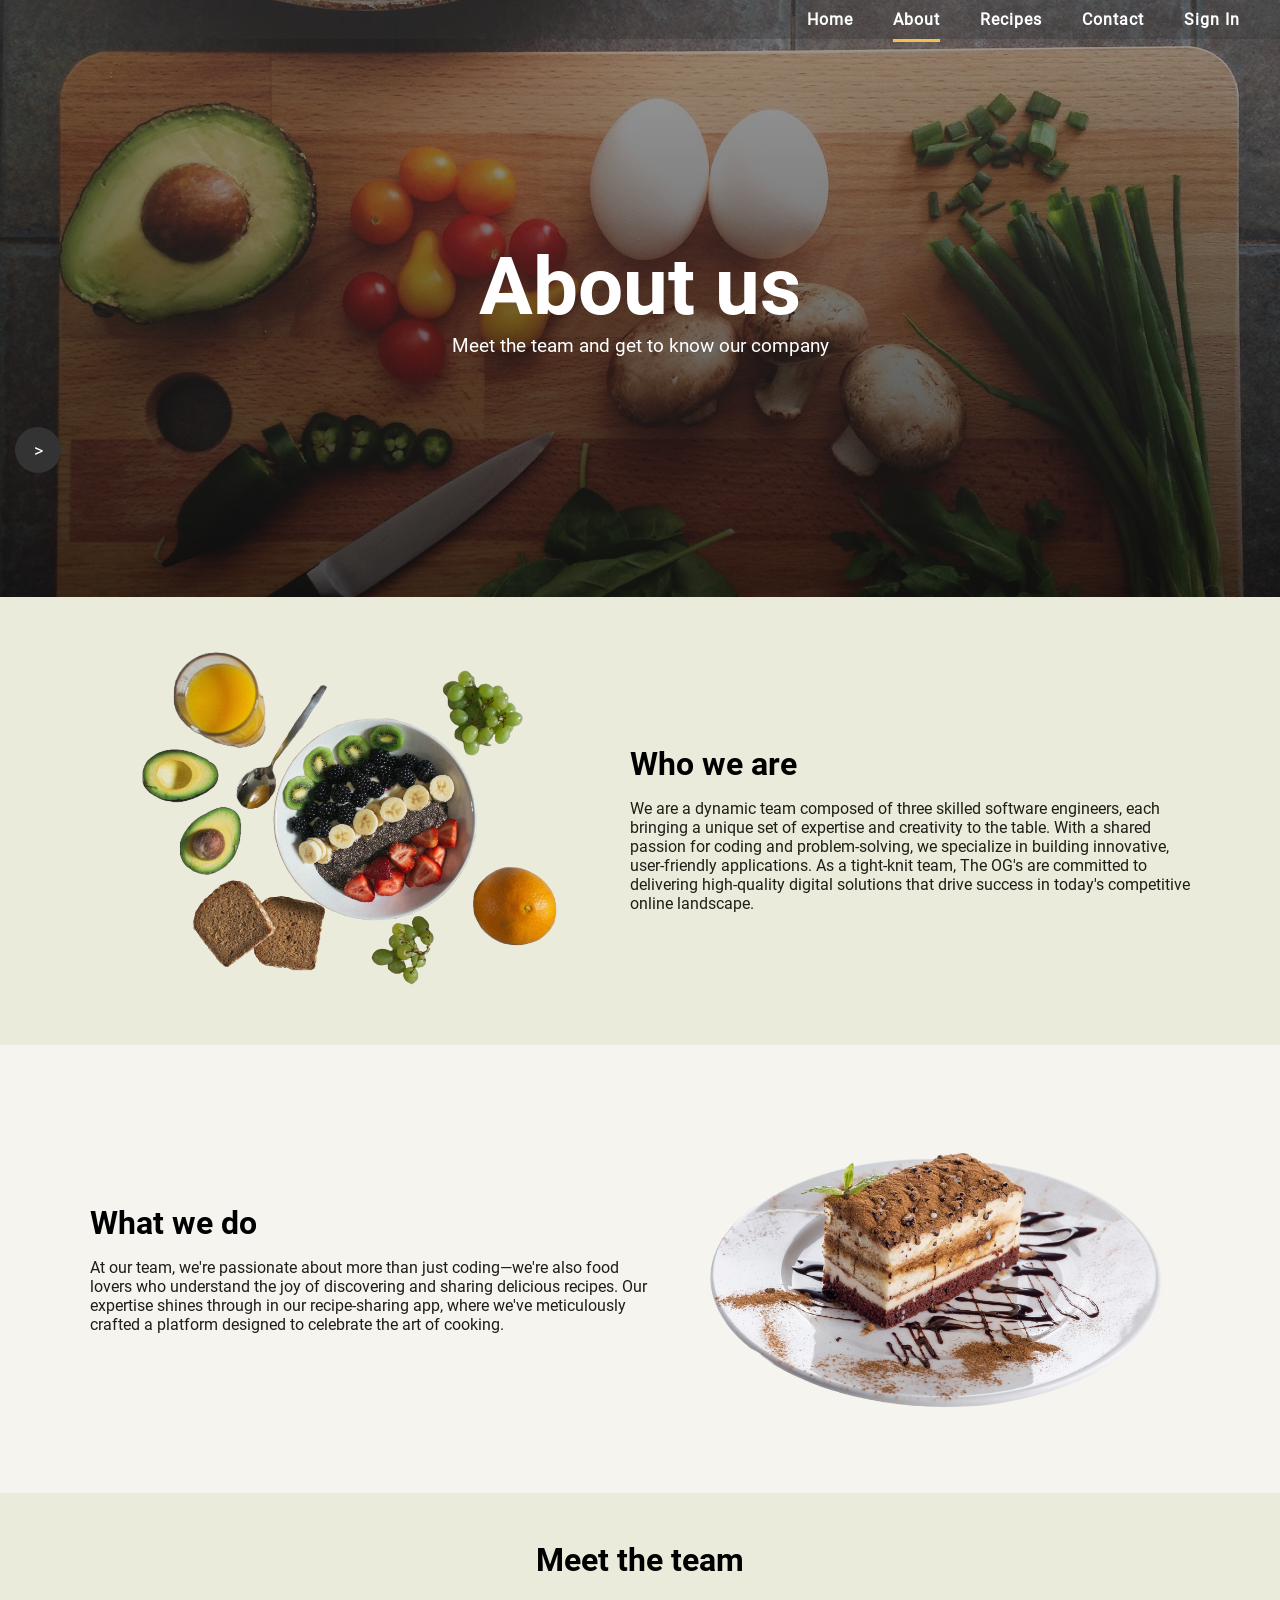
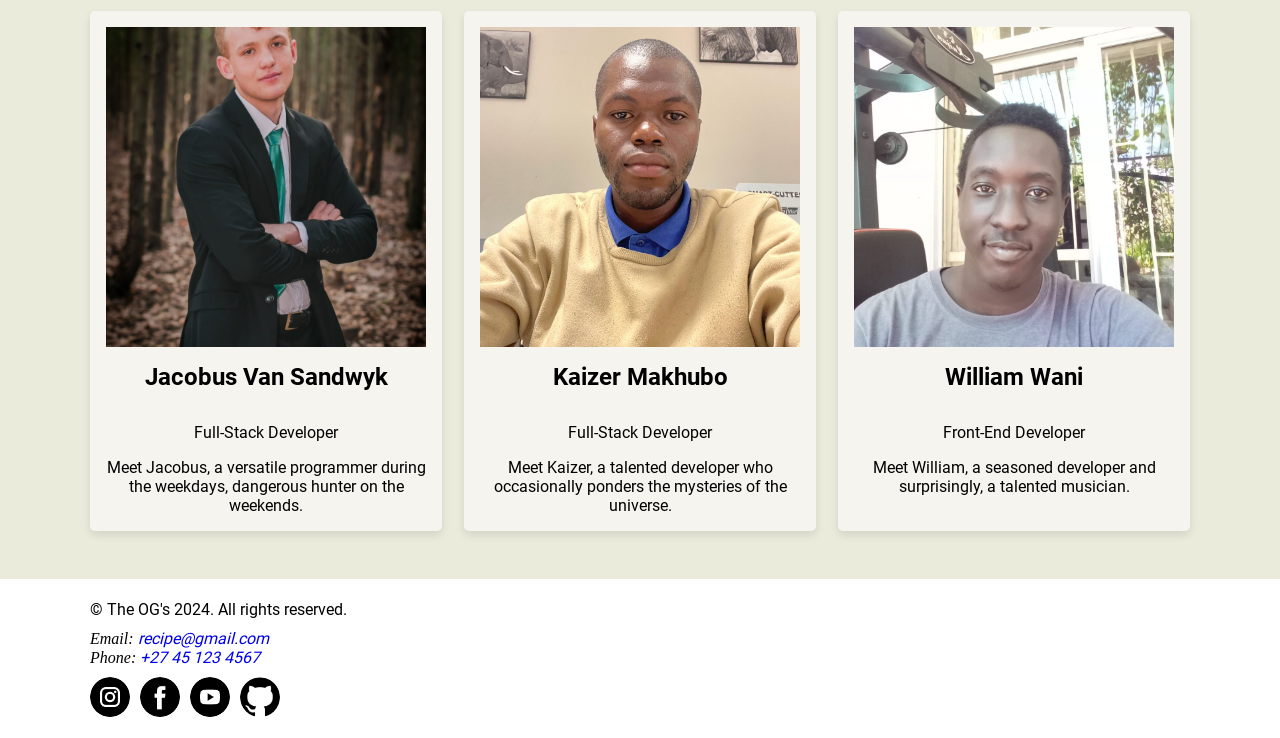
==== about.html @ 09a9b8b5 "Initial upload" ====
<html>
  <head>
    <meta name="viewport" content="width=device-width, initial-scale=1.0" />
    <title>About | Recipes</title>
    <link rel="stylesheet" type="text/css" href="style.css" />
  </head>
  <body>
    <nav class="navbar">
      <ul class="nav-list">
        <li class="nav-item">
          <a href="index.html" class="nav-link">Home</a>
        </li>
        <li class="nav-item">
          <a href="about.html" class="nav-link active">About</a>
        </li>
        <li class="nav-item">
          <a href="recipes.html" class="nav-link">Recipes</a>
        </li>
        <li class="nav-item">
          <a href="contact.html" class="nav-link">Contact</a>
        </li>
        <li class="nav-item">
          <a href="signIn.html" class="nav-link">Sign In</a>
        </li>
      </ul>
    </nav>

    <!--start Sidebar-->
    <!-- Toggle checkbox (hidden) -->
    <input type="checkbox" id="toggle-sidebar" class="toggle-checkbox" />

    <!-- Label acting as a button -->
    <label for="toggle-sidebar" class="toggle-button"></label>
    <div class="sidebar">
      <nav>
        <ul>
          <li><a href="#">Home</a></li>
          <li><a href="#">About</a></li>
          <li><a href="#">Services</a></li>
          <li><a href="#">Contact</a></li>
        </ul>
      </nav>
    </div>
    <!--end Sidebar-->

    <header>
      <h1>About us</h1>
      <p>Meet the team and get to know our company</p>
    </header>
    <main id="about">
      <section id="intro">
        <section class="container">
          <img src="img/bowl2.png" />
          <hgroup>
            <h1>Who we are</h1>
            <p>
              We are a dynamic team composed of three skilled software
              engineers, each bringing a unique set of expertise and creativity
              to the table. With a shared passion for coding and
              problem-solving, we specialize in building innovative,
              user-friendly applications. As a tight-knit team, The OG's are
              committed to delivering high-quality digital solutions that drive
              success in today's competitive online landscape.
            </p>
          </hgroup>
        </section>
      </section>

      <section id="intro-2">
        <section class="container">
          <hgroup>
            <h1>What we do</h1>
            <p>
              At our team, we're passionate about more than just coding—we're
              also food lovers who understand the joy of discovering and sharing
              delicious recipes. Our expertise shines through in our
              recipe-sharing app, where we've meticulously crafted a platform
              designed to celebrate the art of cooking.
            </p>
          </hgroup>
          <img src="img/plate.png" />
        </section>
      </section>
      <section id="team">
        <section class="container">
          <h1>Meet the team</h1>
          <section class="members">
            <article class="card">
              <img src="img/jaco.jpg" alt="Jaco" />
              <hgroup>
                <h1>Jacobus Van Sandwyk</h1>
                <p>Full-Stack Developer</p>
              </hgroup>
              <p>
                Meet Jacobus, a versatile programmer during the weekdays,
                dangerous hunter on the weekends.
              </p>
            </article>

            <article class="card">
              <img src="img/kai.jpg" alt="Kai" />
              <hgroup>
                <h1>Kaizer Makhubo</h1>
                <p>Full-Stack Developer</p>
              </hgroup>
              <p>
                Meet Kaizer, a talented developer who occasionally ponders the
                mysteries of the universe.
              </p>
            </article>

            <article class="card">
              <img src="img/will.jpg" alt="Willy" />
              <hgroup>
                <h1>William Wani</h1>
                <p>Front-End Developer</p>
              </hgroup>
              <p>
                Meet William, a seasoned developer and surprisingly, a talented
                musician.
              </p>
            </article>
          </section>
        </section>
      </section>
    </main>
    <!--main content sections here-->
    <footer>
      <section class="container">
        <p>&copy; The OG's 2024. All rights reserved.</p>
        <address role="contentinfo">
          Email: <a href="mailto:recipe@gmail.com">recipe@gmail.com</a><br />
          Phone: <a href="tel:+27451234567">+27 45 123 4567</a>
        </address>
        <!--Begin social buttons-->

        <!--TODO replace links with relevant locations-->
        <div class="social-buttons">
          <a
            href="https://www.instagram.com"
            class="social-button instagram"
            aria-label="Instagram"
            target="_blank"
          ></a>
          <a
            href="https://www.facebook.com"
            class="social-button facebook"
            aria-label="Facebook"
            target="_blank"
          ></a>
          <a
            href="https://www.youtube.com"
            class="social-button youtube"
            aria-label="YouTube"
            target="_blank"
          ></a>
          <a
            href="https://www.github.com"
            class="social-button github"
            aria-label="GitHub"
            target="_blank"
          ></a>
        </div>
        <!--End social buttons-->
      </section>
    </footer>
  </body>
</html>
---- style.css ----
/************** DEFAULT CSS ACROSS ALL PAGES ************/

/* use fonts */
@font-face {
  font-family: Roboto-Regular;
  src: url("font/Roboto-Regular.ttf");
}

@font-face {
  font-family: Roboto-Bold;
  src: url("font/Roboto-Bold.ttf");
}

/* remove default browser paddings and margins */
* {
  padding: 0;
  margin: 0;
}

 /* Center align the overlay content */
 .overlay {
  display: flex; /* Enable flexbox */
  flex-direction: column; /* Stack children vertically */
  align-items: center; /* Center items horizontally */
  justify-content: center; /* Center items vertically */
  height: 100%; /* Full height of the header */
  text-align: center; /* Center text */
}

/* Style for the search bar */
.search-bar {
  display: flex; /* Flexbox for horizontal alignment */
  align-items: center; /* Center items vertically */
  margin: 20px 0; /* Add vertical space */
}

#searchRecipeTab {
  width: 300px; /* Adjust width to your preference */
  padding: 10px; /* Padding for comfort */
  border: 2px solid #ccc; /* Border style */
  border-radius: 20px; /* Rounded edges for oval shape */
  outline: none; /* Remove default outline */
  font-size: 16px; /* Font size */
}

/* Style for the search button */
button {
  padding: 10px 20px; /* Padding for the button */
  border: none; /* Remove default border */
  border-radius: 20px; /* Rounded edges for oval shape */
  background-color: #28a745; /* Green background */
  color: white; /* Text color */
  font-size: 16px; /* Font size */
  cursor: pointer; /* Pointer cursor on hover */
  margin-left: 10px; /* Space between search bar and button */
}

/* Optional: Add hover effect for button */
button:hover {
  background-color: #218838; /* Darker green on hover */
}

h1 {
  font-family: Roboto-Bold;
  font-weight: bold;
}

h2,
h3,
a,
p,
textarea,
input,
label {
  font-family: Roboto-Regular;
}

a {
  text-decoration: none;
}

.btn {
  text-decoration: none;
  padding: 1.5rem 4rem;
  color: rgb(32, 29, 22);
  background-color: #dfcb1a;
  margin-top: 1rem;
  border-radius: 5px;
  font-weight: bold;
  border: none;
}

.btn:hover {
  background-color: #e7d645;
  transition: all 500ms ease-in;
  cursor: pointer;
}

.active {
  border-bottom: 3px #f0c050 solid;
}

hr {
  display: block;
  margin-bottom: 2rem;
  border: 0;
  border-top: 1px #c4c9c9 solid;
  width: 100%;
}
/*--------------------------------------------------------------------------------------------------------------*/
/* Begin Navbar */
.navbar {
  width: 100%;
  display: flex;
  justify-content: flex-end; /* Aligns items to the right */
  align-items: center; /* Centers items vertically within the navbar */
  background-color: rgba(51, 51, 51, 0.3); /* Transparent background */
  position: fixed; /* Fix the navbar at the top */
  top: 0;
  right: 0;
  z-index: 1000;
  padding: 10px 20px;
  box-sizing: border-box;
}

/* List styling */
.nav-list {
  list-style-type: none;
  display: flex;
  margin: 0;
  padding: 0;
}

/* Nav items */
.nav-item {
  margin: 0 20px; /* Space between the links */
}

/* Nav links */
.nav-link {
  text-decoration: none;
  color: white; /* Text color */
  font-size: 16px;
  font-weight: 600;
  position: relative;
  padding: 10px 0; /* Padding for the links */
  transition: color 0.3s; /* Smooth color transition */
  letter-spacing: 1px;
}

/* Hover effect */
.nav-link::after {
  content: "";
  position: absolute;
  left: 0;
  right: 0;
  bottom: -5px; /* Position underline further from the text */
  height: 3px;
  background-color: transparent; /* Start with no color */
  transition: background-color 0.3s, transform 0.3s; /* Smooth transition */
  transform: scaleX(0); /* Start with the underline not visible */
}

/* Hover effect color change */
.nav-link:hover::after {
  background-color: #f0c050; /* Use a color similar to the underline in the image */
  transform: scaleX(1); /* Expand underline on hover */
}
/*End of navbar*/

/*--------------------------------------------------------------------------------------------------------------*/
/* begin Responsive Design for navbar*/
@media (max-width: 992px) {
  .nav-link {
    font-size: 14px; /* Slightly smaller text on smaller screens */
  }
}

@media (max-width: 768px) {
  .navbar {
    padding: 10px; /* Adjust padding for smaller screens */
  }

  .nav-list {
    gap: 10px; /* Reduce space between items */
  }
}

@media (max-width: 576px) {
  .nav-link {
    font-size: 12px; /* Even smaller text on very small screens */
    padding: 8px 0;
  }
}
/*end responsive design for navbar*/
/*--------------------------------------------------------------------------------------------------------------*/
/*Begin Sidebar*/

.toggle-checkbox {
  /*start by hiding the checkbox*/
  display: none;
}

.sidebar {
  position: fixed;
  top: 50%; /* Move to the middle of the screen */
  left: -300px;
  transform: translateY(-50%); /* Center vertically */
  width: 250px;
  height: auto; /* Adjust height based on content */
  background-color: #333;
  padding: 20px;
  transition: left 0.3s ease;
}

.sidebar nav ul {
  list-style-type: none;
  padding: 0;
}

.sidebar nav ul li {
  margin: 15px 0;
}

.sidebar nav ul li a {
  color: white;
  text-decoration: none;
  display: block;
}

/* Toggle button styling */
.toggle-button {
  position: fixed;
  top: 50%; /* Move to the middle of the screen */
  left: 15px;
  font-size: 18px; /* Smaller font size for the arrow */
  background: #333;
  color: white;
  padding: 8px;
  cursor: pointer;
  transition: left 0.3s ease; /* Smooth transition */
  z-index: 10; /* Ensure the button is on top */
  width: 30px;
  height: 30px;
  border-radius: 50%; /* Fully round  */
  text-align: center;
  display: flex;
  align-items: center;
  justify-content: center;
  transform: translateY(-50%); /* Center button vertically */
  border: none;
}

/* Arrow icon instead of text */
.toggle-button::after {
  content: ">"; /* Arrow symbol */
  font-size: 18px;
}

/* When the checkbox is checked, move the sidebar into view */
.toggle-checkbox:checked + .toggle-button + .sidebar {
  left: 0;
}

/* When sidebar is shown, shift toggle button */
.toggle-checkbox:checked + .toggle-button {
  left: 265px; /* Adjust based on sidebar width */
}
/*end Sidebar*/
/*--------------------------------------------------------------------------------------------------------------*/
/* Begin Responsive Design for sidebar*/
@media (max-width: 992px) {
  /* Adjust sidebar width for medium screens */
  .sidebar {
    width: 200px;
  }

  /* Adjust button position for medium screens */
  .toggle-button {
    left: 5px; /* Adjust as needed */
  }
}

@media (max-width: 768px) {
  /* Further adjust sidebar width for smaller screens */
  .sidebar {
    width: 150px;
  }

  /* Adjust button position for smaller screens */
  .toggle-button {
    left: 0; /* Move button closer to the screen edge */
  }
}

@media (max-width: 576px) {
  /* Adjust sidebar width for very small screens */
  .sidebar {
    width: 120px;
  }

  /* Adjust button position for very small screens */
  .toggle-button {
    left: 0; /* Ensure button is always visible */
  }
}
/* End Responsive Design for sidebar*/
/*--------------------------------------------------------------------------------------------------------------*/

/*Start Social buttons*/
.social-buttons {
  margin-top: 10px;
  display: flex;
  gap: 10px; /* Space between buttons */
}

.social-button {
  width: 40px;
  height: 40px;
  display: inline-block;
  background-size: cover; /* Cover background with icons */
  border-radius: 50%; /* Make buttons circular */
  transition: transform 0.3s, opacity 0.3s; /* Smooth hover effect */
}

/* Hover Effect */
.social-button:hover {
  transform: scale(1.1); /* Slightly enlarge on hover */
  opacity: 0.8; /* Reduce opacity on hover */
}

/* Specific Social Icons */
.social-button.instagram {
  background-image: url("img/instagram.png"); /* Replace with your icon paths */
}

.social-button.facebook {
  background-image: url("img/facebook.png");
}

.social-button.youtube {
  background-image: url("img/youtube.png");
}

.social-button.github {
  background-image: url("img/github.png");
}

/* container to wrap max width on all content */
.container {
  max-width: 1100px;
  margin: 0 auto;
  padding: 3rem 1rem;
}
main {
  background-color: #ebebdc;
}

/* header section of every page */
/*---------------------------------------------------------------------------------------------------*/
header {
  display: flex;
  flex-direction: column;
  align-items: center;
  text-align: center;
  padding: clamp(8rem, 30%, 15rem) 1rem; /* the vertical padding must 30% of parent but >= 8rem and <= 13rem */
  background: linear-gradient(rgba(0, 0, 0, 0.3), rgba(0, 0, 0, 0.7)),
    /* bottom, image */ url("img/avocado-bg.jpg");
  background-size: cover;
  background-position: 20% 10%;
  color: white;
}

header h1 {
  font-size: 5em;
  font-weight: 800;
}

header p {
  font-size: 1.2em;
}

#explore-btn {
  text-decoration: none;
  box-sizing: border-box;
  padding: 1.5rem 4rem;
  color: rgb(32, 29, 22);
  background-color: #dfcb1a;
  margin-top: 1rem;
  border-radius: 50px;
  font-weight: bold;
}

#explore-btn:hover {
  background-color: #e7d645;
  transition: all 300ms ease-in;
}
header span {
  color: #f0c050;
}

/* end of header section*/
/*--------------------------------------------------------------------------------------------------------------*/

/* section headings */
section h2 {
  text-align: center;
  margin-bottom: 2rem;
  font-size: 2rem;
  font-weight: bold;
}

/* form elements */
/*--------------------------------------------------------------------------------------------------------------*/
form {
  display: flex;
  flex-direction: column;
  max-width: 600px;
  padding: 1rem;
  width: 100%;
  border: 1px solid #eac879;
  border-radius: 5px;
  margin-bottom: 2rem;
}

label {
  display: flex;
  justify-content: space-between;
  margin-bottom: 1rem;
}
input,
textarea {
  width: 70%;
  padding: 0.5rem;
}

input[type="submit"] {
  width: fit-content;
  padding: 0.5rem 2rem;
}

textarea {
  resize: none;
  min-height: 10rem;
}

#frequency {
  padding: 0.5rem 2rem;
}

/* forms across all pages */
#login-sn .container,
#contact-sn .container,
#signup-sn .container {
  display: flex;
  flex-direction: column;
  align-items: center;
  justify-content: center;
}

/* end form style */
/*--------------------------------------------------------------------------------------------------------------*/

/* footer */
/*--------------------------------------------------------------------------------------------------------------*/

footer p {
  display: inline-block;
}

footer p,
footer address,
.social-buttons {
  margin: 5px 0;
}

footer .container {
  display: flex;
  flex-direction: column;
  align-items: flex-start;
  padding: 1rem; /* Adjust padding as needed */
}

address {
  float: right;
}

/* end footer */
/*--------------------------------------------------------------------------------------------------------------*/

/********************************* HOME PAGE ********************************/
.card {
  box-shadow: 0 4px 8px rgba(0, 0, 0, 0.1); /* Soft shadow for depth */
}

/* Hover effect for cards */
.card:hover {
  transform: translateY(-5px); /* Slightly lift the card */
  box-shadow: 0 8px 16px rgba(0, 0, 0, 0.1); /* Deepen the shadow */
  transition: transform 0.3s, box-shadow 0.5s; /* Smooth hover effect */
}
.main-content .description {
  text-align: center;
  margin-bottom: 2rem;
  color: rgb(32, 29, 22);
}
/* features section on home page */
#features article {
  padding: 0;
  column-count: 3;
  column-gap: 1rem;
}

#features hgroup {
  text-align: center;
  background-color: #f0c050;
  padding: 2rem;
  border-radius: 5px;
  min-height: 10rem;
  aspect-ratio: 1.8 / 1;
}

#features hgroup h3 {
  margin-bottom: 1rem;
}

#features hgroup p {
  color: rgb(32, 29, 22);
}

/* latest recipes section on home page */
#latest-recipes {
  background: rgb(245, 244, 238);
}

#latest-recipes p {
  text-align: center;
}

#latest-recipes ul {
  list-style: none;
  display: flex;
  justify-content: space-between;
  gap: 1rem;
}

#latest-recipes ul li {
  text-align: center;
  background-color: #ffffff;
  flex: 1;
  overflow: hidden;
  border-radius: 5px;
}

#latest-recipes li img {
  height: auto;
  width: 100%; /* ie8 */
  aspect-ratio: 1 / 1;
  object-fit: cover;
}

#latest-recipes li article {
  box-sizing: border-box;
  width: 100%; /* ie8 */
  padding: 1rem;
}

#latest-recipes li h3 {
  color: black;
}
#latest-recipes li p {
  color: #605e5e;
}

#latest-recipes li a {
  text-decoration: none;
  box-sizing: border-box;
  display: inline-block;
  max-height: 10%;
}

/* explore recipes section on home page */
#explore-sn {
}
#explore-sn .container {
  display: flex;
  flex-direction: column;
  align-items: center;
  width: 100%;
}

#explore-sn .container p {
  margin-bottom: 2rem;
  text-align: center;
}

#explore-sn .container ul {
  display: flex;
  justify-content: space-between;
  gap: 1rem;
  list-style: none;
  flex: 1;
  width: 100%;
}

#explore-sn .container li {
  width: 100%;
}

/* explore section image links */
.explore-link {
  display: inline-block;
  box-sizing: border-box;
  width: 100%;
  height: 100%;
  padding: clamp(5rem, 60%, 10rem) 0;
  background-size: cover;
  color: transparent;
  text-decoration: none;
  font-size: 2rem;
  text-align: center;
  border-radius: 5px;
  font-weight: bold;
}

li:nth-child(1) .explore-link {
  background-image: url("foodImages/food1.jpeg");
}

li:nth-child(1) .explore-link:hover {
  background: linear-gradient(rgba(0, 0, 0, 0.5), rgba(0, 0, 0, 0.5)),
    /* bottom, image */ url("foodImages/food1.jpeg");
  background-size: cover;
  transition: all 500ms ease-in;
  color: white;
}

li:nth-child(2) .explore-link {
  background-image: url("foodImages/cheesecake.jpg");
}

li:nth-child(2) .explore-link:hover {
  background: linear-gradient(rgba(0, 0, 0, 0.5), rgba(0, 0, 0, 0.5)),
    /* bottom, image */ url("foodImages/cheesecake.jpg");
  background-size: cover;
  transition: all 500ms ease-in;
  color: white;
}

li:nth-child(3) .explore-link {
  background-image: url("foodImages/italian.jpg");
}

li:nth-child(3) .explore-link:hover {
  background: linear-gradient(rgba(0, 0, 0, 0.5), rgba(0, 0, 0, 0.5)),
    /* bottom, image */ url("foodImages/italian.jpg");
  background-size: cover;
  transition: all 500ms ease-in;
  color: white;
}

#reviews-sn {
  padding-bottom: 4rem;
  background: rgb(245, 244, 238);
}

.slide-container {
  overflow-x: hidden;
  white-space: nowrap;
}
#reviews-sn .slide-container-inner {
  display: flex;
  white-space: nowrap;
  width: max-content;
}

.user-review {
  display: flex;
  gap: 1rem;
  background-color: #f0c050;
  padding: 2rem;
  border-radius: 5px;
  text-align: left;
  max-width: 400px;
  white-space: wrap;
  margin-right: 0.5rem;
  min-height: 8rem;
}

.user-review img {
  max-height: 2.5rem;
  aspect-ratio: 1 / 1;
}

.user-review hgroup {
  display: flex;
  flex-direction: column;
  height: 100%;
}
.user-review hgroup p {
  text-align: left;
  color: rgb(32, 29, 22);
}

.review-author {
  margin-top: auto;
}

@keyframes scroll {
  from {
    transform: translateX(0); /* Start from the beginning */
  }
  to {
    transform: translateX(
      -50%
    ); /* Move the entire container by 50% of its width */
  }
}
/* newsletter section */
#newsletter .container {
  padding: 8rem 0;
}

#newsletter {
  width: 100%;
  background: linear-gradient(rgba(0, 0, 0, 0.6), rgba(0, 0, 0, 0.5)),
    /* bottom, image */ url("img/spices.jpg");
  background-size: cover;
  background-position: 20% 35%;
  color: white;
}

#newsletter form {
  border: none;
  margin-bottom: 0;
}

.newsletter-content {
  display: flex;
  justify-content: space-between;
  align-items: center;
}

.newsletter-content p,
.newsletter-content form {
  font-size: 1.3em;
}

.newsletter-content p {
  max-width: 30rem;
  margin-right: 5rem;
  color: rgb(232, 232, 232);
}

/*Submit Recipe Page----------------------------------------------------------------------------------------*/
#submit-recipe {
  background-color: #f0efc6;
}
#submit-recipe .container {
  display: flex;
  justify-content: center;
  align-items: center;
  min-height: 100vh;
}
#recipe-name:focus {
  outline: none;
  border-color: rgb(248, 232, 1);
  box-shadow: 0 0 10px rgba(248, 232, 1);
}

#recipe-desc:focus {
  outline: none;
  border-color: rgb(248, 232, 1);
  box-shadow: 0 0 10px rgba(248, 232, 1);
}

/*Submit Recipe Page----------------------------------------------------------------------------------------*/

/*Recipe Page----------------------------------------------------------------------------------------*/
.recipe-dashboard {
  display: flex;
  justify-content: space-around;
}

.recipe-cards {
  display: flex;
  flex-wrap: wrap;
  justify-content: space-around;
}

.recipe-card {
  border: 1px solid #ddd;
  border-radius: 10px;
  box-shadow: 0 4px 8px rgba(0, 0, 0, 0.1);
  width: 250px; /* Fixed width */
  margin: 10px;
  overflow: hidden;

  transition: transform 0.3s ease, box-shadow 0.3s ease; /*allows if there are transistion effects that it is smooth and not instant*/
}

.recipe-card:hover {
  transform: scale(1.05); /*pop up card by 5 percent*/
  box-shadow: 0 8px 16px rgba(0, 0, 0, 0.2); /*enlarges the image and adds a box shadow where 0 is horizontal ofset, 8 is vertical offset , 16 is shadow raduis, 0.2 is 20 percent opacity*/
}
.recipe-card img {
  width: 100%;
  height: 150px;
  object-fit: cover;
}

.recipe-card h2 {
  font-size: 18px;
  padding: 10px;
}

.recipe-card .rating {
  padding: 0 10px;
}

.recipe-card .rating span {
  color: gold;
}

.recipe-card p {
  padding: 0 10px 10px;
  color: #555;
}

/* Responsive layout for smaller screens */
@media (max-width: 768px) {
  .recipe-card {
    width: calc(50% - 40px); /* Two cards per row */
  }
}

@media (max-width: 480px) {
  .recipe-card {
    width: 100%; /* One card per row */
  }
}

/*Recipe Page----------------------------------------------------------------------------------------*/
/********************** ABOUT PAGE ****************************/
#team .members {
  display: flex;
  justify-content: space-between;
}

#intro {
  background-color: #ebebdc;
  background-image: url("https://www.transparenttextures.com/patterns/food.png");
}

#intro-2 {
  background: rgb(245, 244, 238);
}
#intro h1,
#intro-2 h1 {
  font-size: 2rem;
  margin-bottom: 1rem;
}

#intro p,
#intro-2 p {
  color: rgb(32, 29, 22);
}

#intro h1 {
  margin: 1rem 0;
}

#intro hgroup,
#intro-2 hgroup {
  max-width: 35rem;
}
#intro .container,
#intro-2 .container {
  display: flex;
  justify-content: space-between;
  align-items: center;
}

#intro img,
#intro-2 img {
  max-height: 22rem;
  box-shadow: #333;
}

#team h1 {
  font-size: 2rem;
  margin-bottom: 2rem;
  text-align: center;
}
#team article h1 {
  font-size: 1.5rem;
}
#team article img {
  width: 100%;
  height: auto;
  aspect-ratio: 1 / 1;
  object-fit: cover;
}

#team .members hgroup {
  text-align: center;
  margin: 1rem;
}
#team article {
  max-width: 20rem;
  text-align: center;
  background-color: rgb(245, 244, 238);
  padding: 1rem;
  border-radius: 5px;
}
@media only screen and (max-width: 800px) {
  #intro .container,
  #intro-2 .container {
    flex-direction: column;
    text-align: center;
  }

  #team .members {
    flex-direction: column;
    align-items: center;
  }

  #team hgroup p {
    color: rgb(255, 254, 253);
  }

  #team article {
    margin-bottom: 1rem;
  }
}

@media only screen and (max-width: 650px) {
  /* media queries for forms */
  form {
    align-items: center;
    border: none;
  }
  label {
    flex-direction: column;
    width: 80%;
  }

  input,
  textarea {
    width: 100%;
  }

  /* media queries for features */
  #features article {
    column-count: 1;
    aspect-ratio: unset;
  }

  #features hgroup {
    margin-bottom: 1rem;
  }

  #latest-recipes ul {
    flex-direction: column;
  }

  /* media queries for explore section */
  #explore-sn .container ul {
    display: block;
  }

  .explore-link {
    width: 100%;
    padding: 5rem;
    margin-bottom: 1rem;
    margin-top: 0;
  }

  li:nth-child(1) .explore-link {
    background: linear-gradient(rgba(0, 0, 0, 0.5), rgba(0, 0, 0, 0.5)),
      /* bottom, image */ url("foodImages/food1.jpeg");
    background-size: cover;
    transition: all 500ms ease-in;
    color: white;
  }

  li:nth-child(2) .explore-link {
    background: linear-gradient(rgba(0, 0, 0, 0.5), rgba(0, 0, 0, 0.5)),
      /* bottom, image */ url("foodImages/cheesecake.jpg");
    background-size: cover;
    transition: all 500ms ease-in;
    color: white;
  }

  li:nth-child(3) .explore-link {
    background: linear-gradient(rgba(0, 0, 0, 0.5), rgba(0, 0, 0, 0.5)),
      /* bottom, image */ url("foodImages/italian.jpg");
    background-size: cover;
    transition: all 500ms ease-in;
    color: white;
  }

  /* media queries for newsletter*/
  .newsletter-content {
    flex-direction: column;
    text-align: center;
    justify-content: center;
    font-size: 0.8em;
  }

  .newsletter-content p {
    margin-right: 0;
  }
}

/*-----------------------------------------------------------------------------------------------------------*/
/*Recipe-Detail*/

#myHeader{
  display: flex;
  flex-direction: column;
  align-items: center;
  text-align: center;
  padding: clamp(8rem, 30%, 15rem) 1rem; /* the vertical padding must 30% of parent but >= 8rem and <= 13rem */
  background: linear-gradient(rgba(0, 0, 0, 0.3), rgba(0, 0, 0, 0.7)),
    /* bottom, image */ url("img/avocado-bg.jpg");
  background-size: cover;
  background-position: 20% 10%;
  color: white;
}

#recipe-detail {
  width : 35%;
  height : 35%;
  border: black solid 1px;
}

#recipe-discription {
  font-size: 25px;
  margin-bottom: 20px;
  text-align: center;
}

#recipe-detail {
  width: 35%;
  height: auto; /* Maintain aspect ratio */
  display: block; /* Ensures margin auto works */
  margin: 0 auto 20px auto; /* Centers horizontally and adds margin at the bottom */
  border: black solid 1px;
  border-radius: 10px;
  max-width: 100%;
  text-align: center;
}

#myh2{
  font-size: 24px;
  color: #ff5722;
  margin-bottom: 10px;
  border-bottom: 2px solid #ff5722;
}
.recipe-Section {
  max-width: 800px;
  margin: 20px auto;
  padding: 20px;
  background-color: white;
  border-radius: 10px;
  box-shadow: 0 4px 8px rgba(0, 0, 0, 0.1);
}
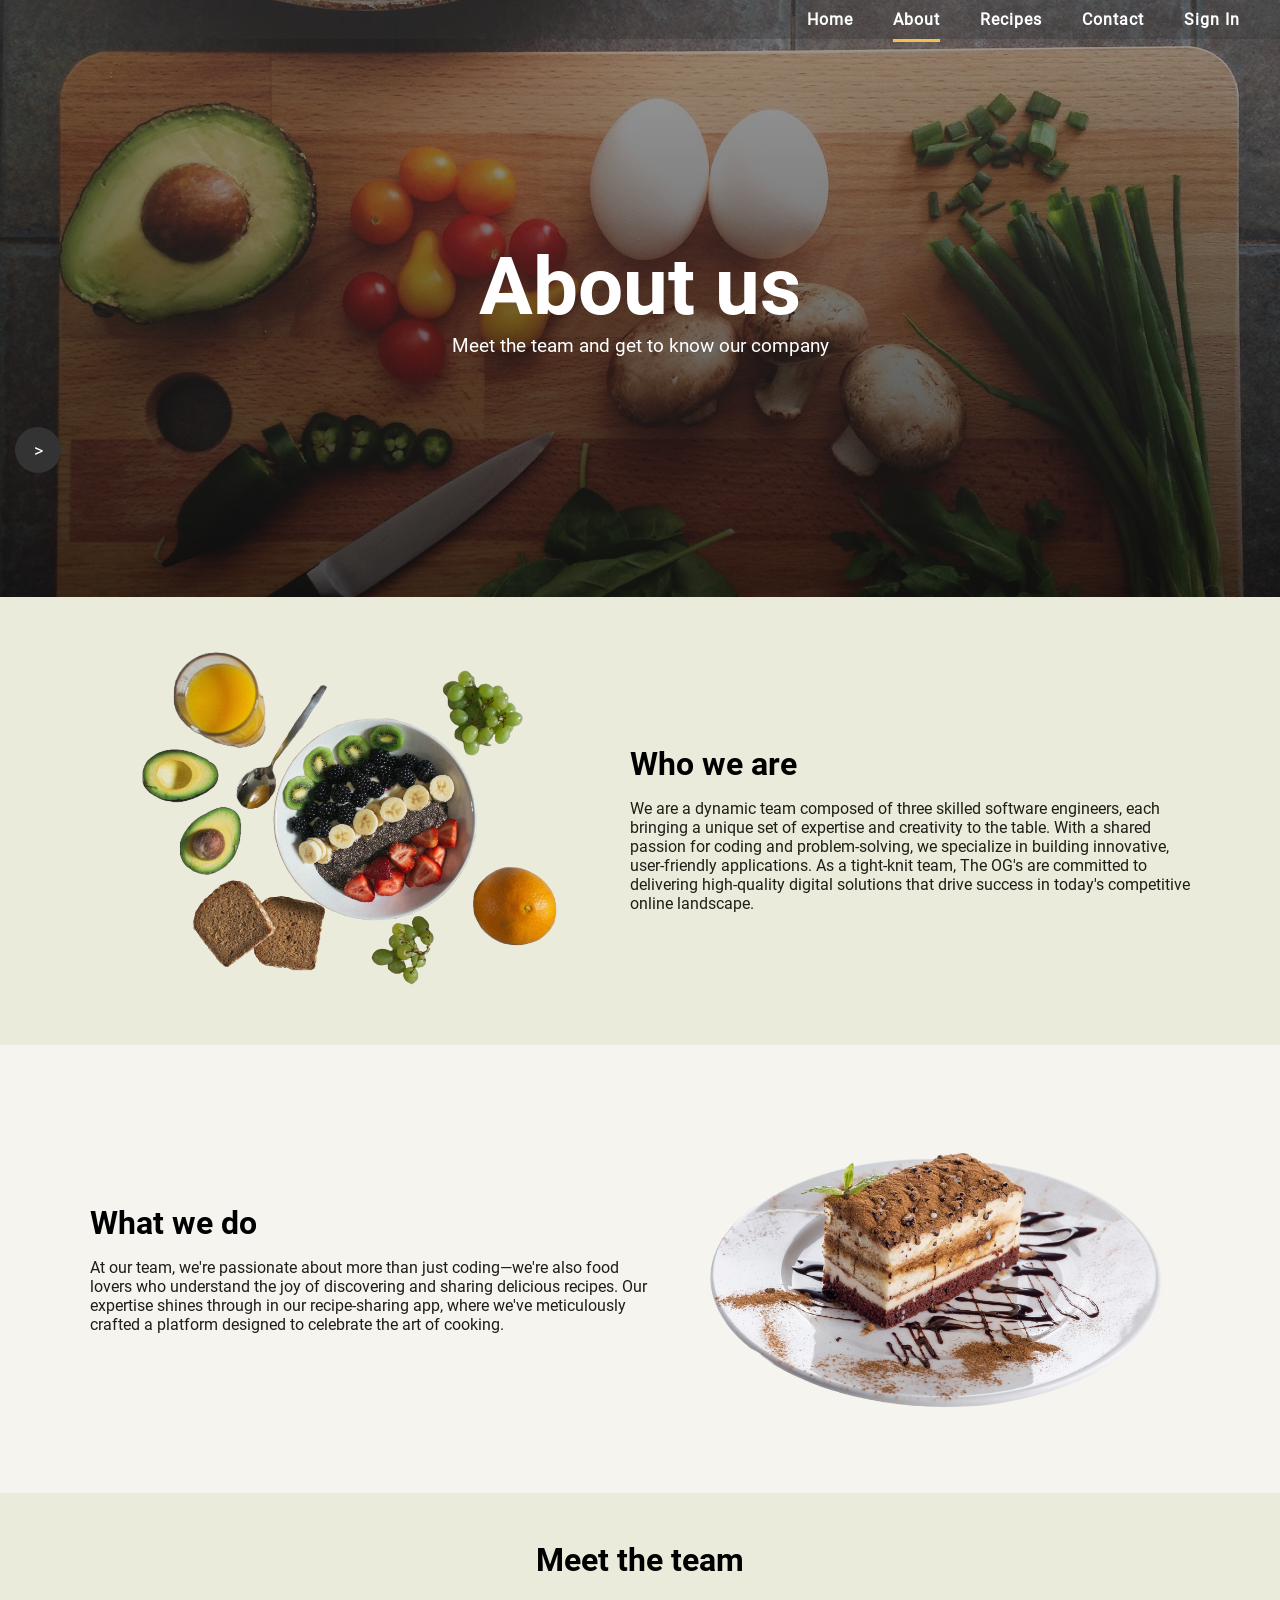
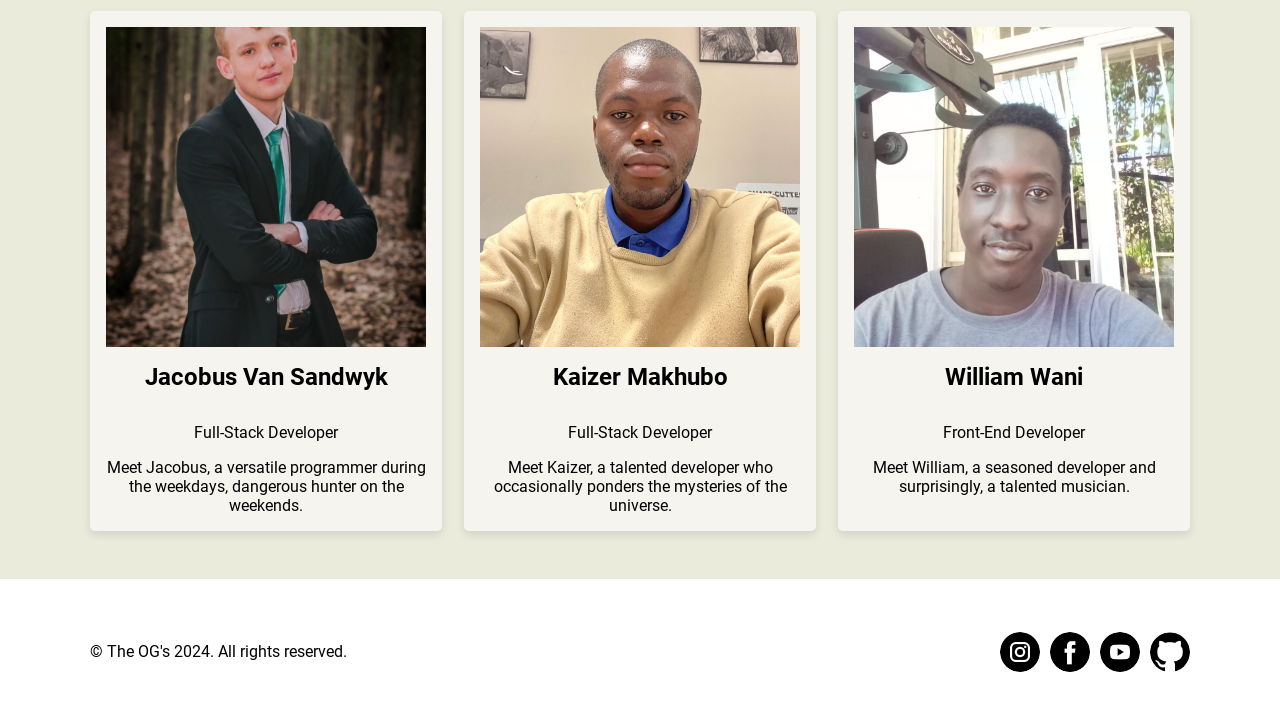
==== commit b56f58e0: "footer" ====
--- a/about.html
+++ b/about.html
@@ -8,19 +8,19 @@
     <nav class="navbar">
       <ul class="nav-list">
         <li class="nav-item">
-          <a href="index.html" class="nav-link">Home</a>
+          <a href="index.php" class="nav-link">Home</a>
         </li>
         <li class="nav-item">
           <a href="about.html" class="nav-link active">About</a>
         </li>
         <li class="nav-item">
-          <a href="recipes.html" class="nav-link">Recipes</a>
+          <a href="recipes.php" class="nav-link">Recipes</a>
         </li>
         <li class="nav-item">
-          <a href="contact.html" class="nav-link">Contact</a>
+          <a href="contact.php" class="nav-link">Contact</a>
         </li>
         <li class="nav-item">
-          <a href="signIn.html" class="nav-link">Sign In</a>
+          <a href="signIn.php" class="nav-link">Sign In</a>
         </li>
       </ul>
     </nav>
@@ -128,10 +128,6 @@
     <footer>
       <section class="container">
         <p>&copy; The OG's 2024. All rights reserved.</p>
-        <address role="contentinfo">
-          Email: <a href="mailto:recipe@gmail.com">recipe@gmail.com</a><br />
-          Phone: <a href="tel:+27451234567">+27 45 123 4567</a>
-        </address>
         <!--Begin social buttons-->
 
         <!--TODO replace links with relevant locations-->
--- a/style.css
+++ b/style.css
@@ -17,8 +17,8 @@
   margin: 0;
 }
 
- /* Center align the overlay content */
- .overlay {
+/* Center align the overlay content */
+.overlay {
   display: flex; /* Enable flexbox */
   flex-direction: column; /* Stack children vertically */
   align-items: center; /* Center items horizontally */
@@ -71,10 +71,16 @@
 p,
 textarea,
 input,
+span,
+small,
 label {
   font-family: Roboto-Regular;
 }
 
+header span {
+  font-family: Roboto-Bold;
+  font-weight: bold;
+}
 a {
   text-decoration: none;
 }
@@ -472,17 +478,20 @@
 footer address,
 .social-buttons {
   margin: 5px 0;
+  text-align: center;
 }
 
 footer .container {
   display: flex;
-  flex-direction: column;
-  align-items: flex-start;
-  padding: 1rem; /* Adjust padding as needed */
-}
-
-address {
-  float: right;
+  flex-direction: row;
+  justify-content: space-between;
+  align-items: center;
+  text-align: center;
+  padding: 3rem; /* Adjust padding as needed */
+}
+
+footer address {
+  display: inline-block;
 }
 
 /* end footer */
@@ -490,6 +499,10 @@
 
 /********************************* HOME PAGE ********************************/
 .card {
+  box-shadow: 0 4px 8px rgba(0, 0, 0, 0.1); /* Soft shadow for depth */
+}
+
+.no-hover-card {
   box-shadow: 0 4px 8px rgba(0, 0, 0, 0.1); /* Soft shadow for depth */
 }
 
@@ -779,7 +792,13 @@
 /*Recipe Page----------------------------------------------------------------------------------------*/
 .recipe-dashboard {
   display: flex;
-  justify-content: space-around;
+  flex-direction: column;
+}
+
+.recipe-dashboard h1 {
+  text-align: center;
+  font-size: 2.5em;
+  margin-bottom: 2rem;
 }
 
 .recipe-cards {
@@ -827,6 +846,9 @@
   color: #555;
 }
 
+#recipe-title {
+  font-size: 3em;
+}
 /* Responsive layout for smaller screens */
 @media (max-width: 768px) {
   .recipe-card {
@@ -1016,7 +1038,7 @@
 /*-----------------------------------------------------------------------------------------------------------*/
 /*Recipe-Detail*/
 
-#myHeader{
+#myHeader {
   display: flex;
   flex-direction: column;
   align-items: center;
@@ -1030,8 +1052,8 @@
 }
 
 #recipe-detail {
-  width : 35%;
-  height : 35%;
+  width: 35%;
+  height: 35%;
   border: black solid 1px;
 }
 
@@ -1052,7 +1074,7 @@
   text-align: center;
 }
 
-#myh2{
+#myh2 {
   font-size: 24px;
   color: #ff5722;
   margin-bottom: 10px;
@@ -1065,4 +1087,211 @@
   background-color: white;
   border-radius: 10px;
   box-shadow: 0 4px 8px rgba(0, 0, 0, 0.1);
-}+}
+
+.error {
+  color: red;
+  font-size: 1rem;
+}
+
+#signIn main {
+  height: 100vh;
+
+  background-size: cover;
+}
+
+#signIn section {
+  box-sizing: border-box;
+  height: 100%;
+}
+
+#signIn header {
+  background: none;
+  padding: 10rem 0;
+  color: #333;
+}
+
+#signIn form {
+  border: none;
+  background-color: rgb(245, 245, 245);
+  padding: 2% 3%;
+  max-width: 25rem;
+}
+
+#signIn form h1 {
+  font-size: clamp(3em, 80%, 2em);
+  text-align: center;
+  margin-bottom: 1rem;
+}
+
+#signIn select {
+  padding: 0.5rem;
+}
+
+label {
+  align-items: center;
+}
+#signIn form p {
+  text-align: center;
+  margin-bottom: 2rem;
+  color: #605e5e;
+}
+
+#signIn form p:first-child {
+  margin-bottom: 2rem;
+}
+
+#signIn form input,
+#signIn form select {
+  box-sizing: border-box;
+  margin-top: clamp(0.2rem, 20%, 1rem);
+  width: 100%;
+}
+
+#signIn form p:last-child {
+  text-align: center;
+  margin-top: 1rem;
+  margin-bottom: 1rem;
+}
+
+.terms {
+  margin-top: clamp(0.2rem, 20%, 1rem);
+}
+
+#signIn form input[type="submit"] {
+  width: 80%;
+  align-self: center;
+}
+
+#signIn form input[type="checkbox"] {
+  width: min-content;
+  box-sizing: border-box;
+  display: inline;
+  margin-top: 0;
+}
+
+.bg {
+  box-sizing: border-box;
+  width: 100%;
+  height: 100%;
+  background: linear-gradient(rgba(0, 0, 0, 0.3), rgba(0, 0, 0, 0.7)),
+    /* bottom, image */ url("img/avocado-bg.jpg");
+  background-size: cover;
+}
+
+#login-sn .container {
+  padding: 5rem 0;
+  align-items: center;
+  flex-direction: column;
+  gap: 1rem;
+}
+#login-sn hgroup {
+  color: white;
+  text-align: center;
+  margin-bottom: 0.2%;
+}
+#login-sn hgroup h1 {
+  font-size: 4.5em;
+  color: #eac879;
+}
+
+#login-sn hgroup p {
+  font-size: 2em;
+}
+
+.termsErr {
+  text-align: center;
+}
+
+@media only screen and (max-width: 650px) {
+  #login-sn .card {
+  }
+}
+
+#my-account header {
+  background: none;
+  color: #333;
+  padding: 0;
+  padding-top: 2.2rem;
+}
+
+#my-account header h1 {
+  text-align: left;
+  font-size: 3em;
+}
+
+#my-account header .container {
+  width: 100%;
+}
+
+.prof-pic {
+  height: 100%;
+  width: auto;
+  max-width: 5rem;
+}
+
+.prof-info {
+  display: flex;
+  align-items: center;
+  gap: 1rem;
+  margin-bottom: 2rem;
+  background-color: #ffffff;
+  padding: 1rem;
+  border-radius: 5px;
+}
+
+#my-account main nav {
+  display: inline-block;
+  background-color: #605e5e;
+  min-width: 15rem;
+  border-radius: 5px;
+}
+
+#my-account main nav ul li {
+  list-style-type: none;
+  border-bottom: 1px #848484 solid;
+}
+
+#my-account main nav ul li a {
+  display: block;
+  box-sizing: border-box;
+  padding: 1rem 2rem;
+  color: white;
+}
+
+#my-account select {
+}
+
+.info {
+  width: 100%;
+}
+
+.personal-info-frm {
+  box-sizing: border-box;
+  width: 100%;
+  height: 100%;
+  background: #f5f5f5;
+  border: none;
+}
+
+.personal-info-frm label {
+  margin-bottom: 0.2rem;
+  margin-top: 1rem;
+}
+
+.personal-info-frm input:last-child {
+  margin-top: 1rem;
+}
+
+#my-account .card {
+  max-width: none;
+}
+.acc-group {
+  display: flex;
+  flex: 1;
+  gap: 1rem;
+}
+
+#my-account main .active {
+  background-color: #848484;
+}
